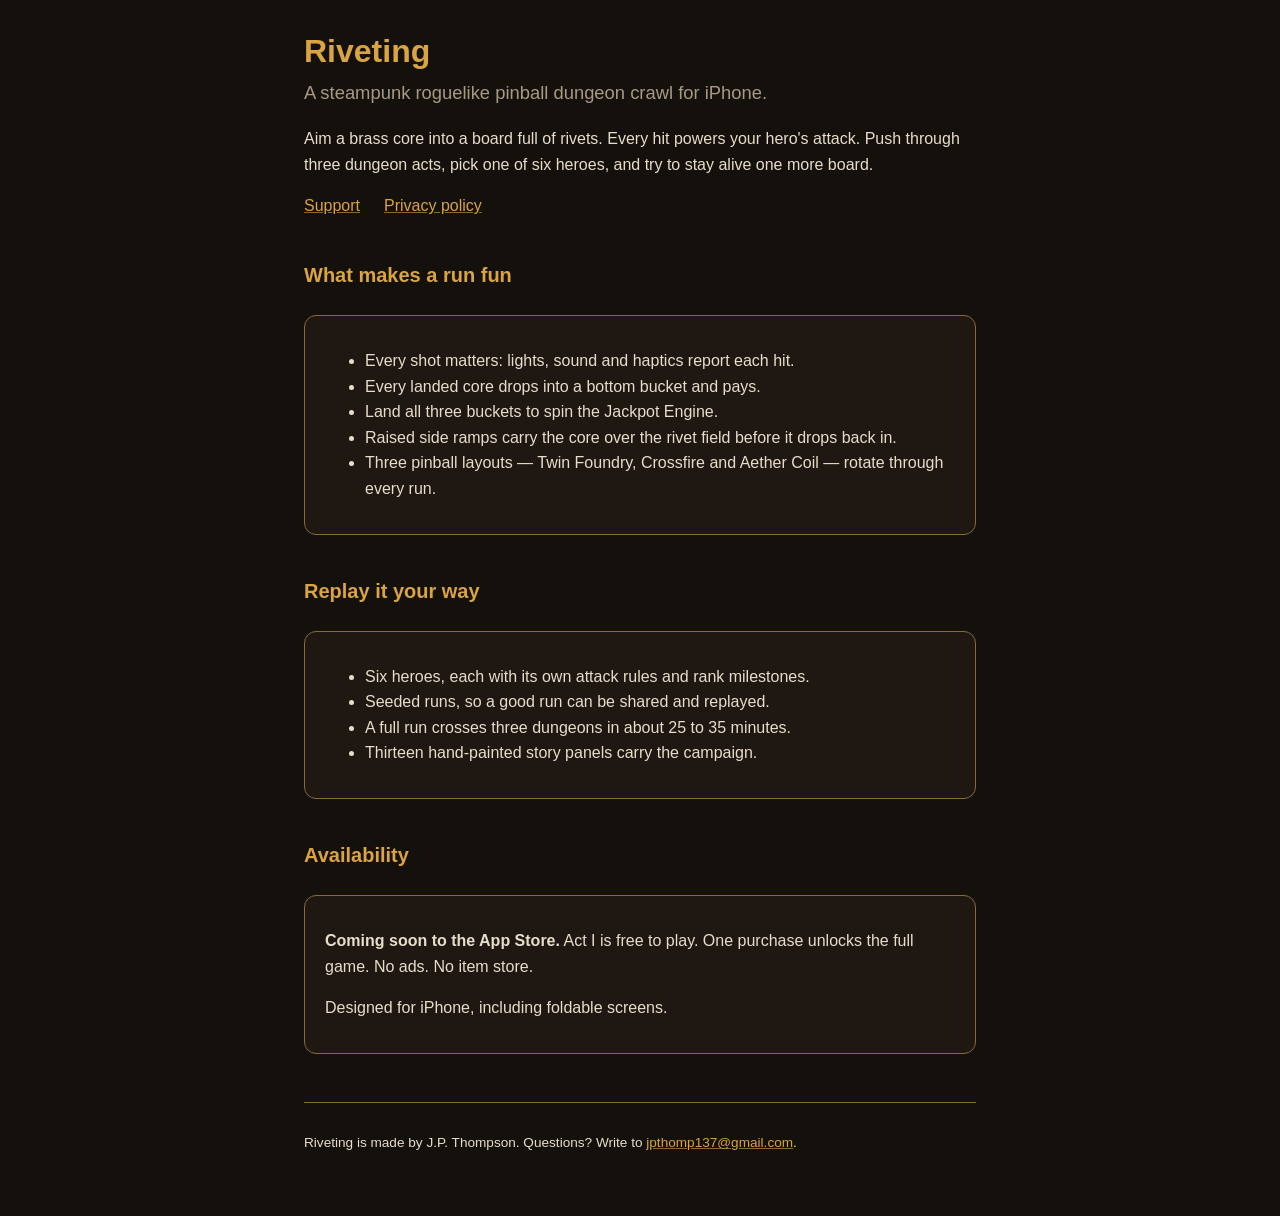
==== index.html @ 24a3f45d "Add Riveting support, privacy and marketing pages" ====
<!DOCTYPE html>
<html lang="en">
<head>
  <meta charset="utf-8">
  <meta name="viewport" content="width=device-width, initial-scale=1">
  <meta name="description" content="Riveting is a steampunk roguelike pinball dungeon crawl for iPhone. Aim a brass core into a board of rivets; every hit powers your hero's attack.">
  <title>Riveting — a roguelike pinball dungeon crawl for iPhone</title>
  <link rel="stylesheet" href="styles.css">
</head>
<body>
  <header>
    <h1>Riveting</h1>
    <p class="tagline">A steampunk roguelike pinball dungeon crawl for iPhone.</p>
  </header>
  <main>
    <p>Aim a brass core into a board full of rivets. Every hit powers your hero's attack. Push through three dungeon acts, pick one of six heroes, and try to stay alive one more board.</p>
    <nav>
      <a href="support.html">Support</a>
      <a href="privacy.html">Privacy policy</a>
    </nav>

    <h2>What makes a run fun</h2>
    <div class="panel">
      <ul>
        <li>Every shot matters: lights, sound and haptics report each hit.</li>
        <li>Every landed core drops into a bottom bucket and pays.</li>
        <li>Land all three buckets to spin the Jackpot Engine.</li>
        <li>Raised side ramps carry the core over the rivet field before it drops back in.</li>
        <li>Three pinball layouts — Twin Foundry, Crossfire and Aether Coil — rotate through every run.</li>
      </ul>
    </div>

    <h2>Replay it your way</h2>
    <div class="panel">
      <ul>
        <li>Six heroes, each with its own attack rules and rank milestones.</li>
        <li>Seeded runs, so a good run can be shared and replayed.</li>
        <li>A full run crosses three dungeons in about 25 to 35 minutes.</li>
        <li>Thirteen hand-painted story panels carry the campaign.</li>
      </ul>
    </div>

    <h2>Availability</h2>
    <div class="panel">
      <p><strong>Coming soon to the App Store.</strong> Act I is free to play. One purchase unlocks the full game. No ads. No item store.</p>
      <p>Designed for iPhone, including foldable screens.</p>
    </div>

    <!-- TODO: add App Store badge and screenshots here before launch. -->
  </main>
  <footer>
    <p>Riveting is made by J.P. Thompson. Questions? Write to <a href="mailto:jpthomp137@gmail.com">jpthomp137@gmail.com</a>.</p>
  </footer>
</body>
</html>
---- styles.css ----
:root {
  --bg: #14100c;
  --panel: #1f1812;
  --text: #e8ddcb;
  --dim: #a89a82;
  --brass: #d9a441;
  --brass-dark: #8a6a2f;
}

* { box-sizing: border-box; }

body {
  margin: 0;
  padding: 0 1rem 3rem;
  background: var(--bg);
  color: var(--text);
  font: 16px/1.6 -apple-system, "SF Pro Text", "Helvetica Neue", Helvetica, Arial, sans-serif;
}

main, header {
  max-width: 42rem;
  margin: 0 auto;
}

h1 {
  font-size: 2rem;
  line-height: 1.2;
  margin: 2rem 0 0.5rem;
  color: var(--brass);
}

h2 {
  font-size: 1.25rem;
  margin: 2.5rem 0 0.5rem;
  color: var(--brass);
}

p, li { color: var(--text); }

a { color: var(--brass); text-decoration-color: var(--brass-dark); }

.tagline {
  font-size: 1.15rem;
  color: var(--dim);
  margin-top: 0;
}

.panel {
  background: var(--panel);
  border: 1px solid var(--brass-dark);
  border-radius: 12px;
  padding: 1rem 1.25rem;
  margin: 1.5rem 0;
}

.contact {
  margin: 1rem 0 0;
}

footer {
  max-width: 42rem;
  margin: 3rem auto 0;
  border-top: 1px solid var(--brass-dark);
  padding-top: 1rem;
  color: var(--dim);
  font-size: 0.85rem;
}

nav {
  margin-top: 0.75rem;
  display: flex;
  gap: 1.5rem;
}
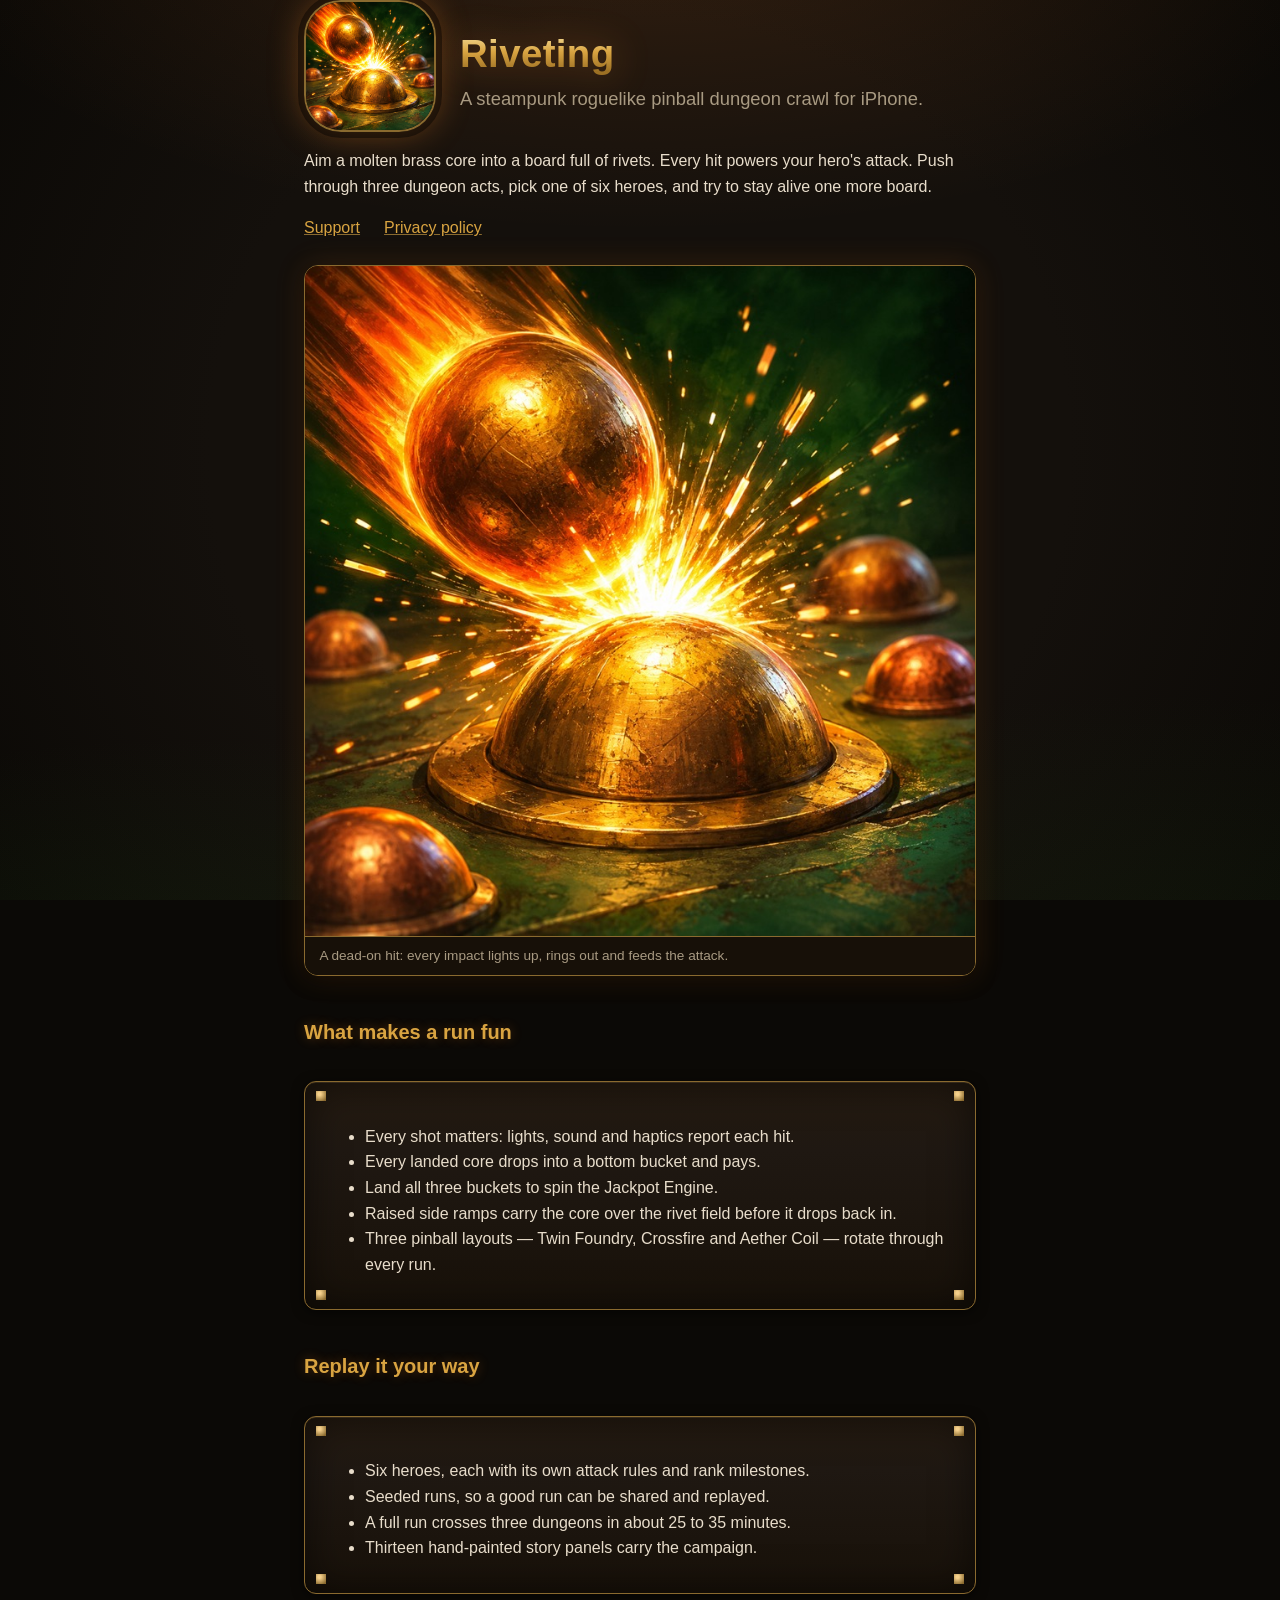
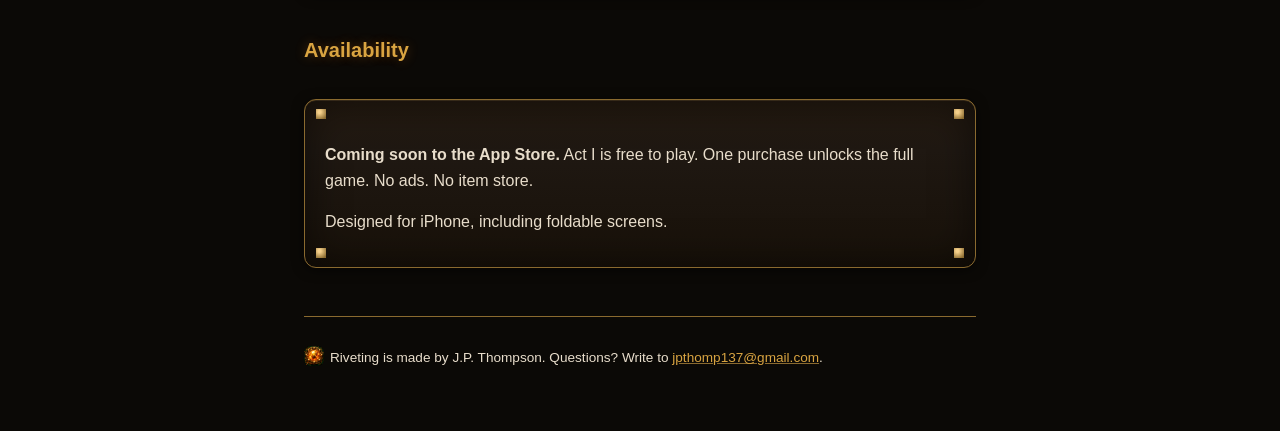
==== commit 2c8160fa: "Give the site the game's painted brass look" ====
--- a/index.html
+++ b/index.html
@@ -4,23 +4,33 @@
   <meta charset="utf-8">
   <meta name="viewport" content="width=device-width, initial-scale=1">
   <meta name="description" content="Riveting is a steampunk roguelike pinball dungeon crawl for iPhone. Aim a brass core into a board of rivets; every hit powers your hero's attack.">
+  <meta name="theme-color" content="#14100c">
   <title>Riveting — a roguelike pinball dungeon crawl for iPhone</title>
   <link rel="stylesheet" href="styles.css">
+  <link rel="icon" type="image/png" href="assets/emblem.png">
 </head>
 <body>
-  <header>
-    <h1>Riveting</h1>
-    <p class="tagline">A steampunk roguelike pinball dungeon crawl for iPhone.</p>
+  <header class="hero">
+    <img class="hero-icon" src="assets/hero.jpg" alt="A molten brass core slams into a rivet head, throwing sparks." width="132" height="132">
+    <div class="hero-copy">
+      <h1>Riveting</h1>
+      <p class="tagline">A steampunk roguelike pinball dungeon crawl for iPhone.</p>
+    </div>
   </header>
   <main>
-    <p>Aim a brass core into a board full of rivets. Every hit powers your hero's attack. Push through three dungeon acts, pick one of six heroes, and try to stay alive one more board.</p>
+    <p>Aim a molten brass core into a board full of rivets. Every hit powers your hero's attack. Push through three dungeon acts, pick one of six heroes, and try to stay alive one more board.</p>
     <nav>
       <a href="support.html">Support</a>
       <a href="privacy.html">Privacy policy</a>
     </nav>
 
+    <figure class="feature">
+      <img src="assets/hero.jpg" alt="A molten brass core smashes into a raised rivet on green steel, throwing sparks." width="800" height="800">
+      <figcaption>A dead-on hit: every impact lights up, rings out and feeds the attack.</figcaption>
+    </figure>
+
     <h2>What makes a run fun</h2>
-    <div class="panel">
+    <div class="panel plaque">
       <ul>
         <li>Every shot matters: lights, sound and haptics report each hit.</li>
         <li>Every landed core drops into a bottom bucket and pays.</li>
@@ -31,7 +41,7 @@
     </div>
 
     <h2>Replay it your way</h2>
-    <div class="panel">
+    <div class="panel plaque">
       <ul>
         <li>Six heroes, each with its own attack rules and rank milestones.</li>
         <li>Seeded runs, so a good run can be shared and replayed.</li>
@@ -41,15 +51,15 @@
     </div>
 
     <h2>Availability</h2>
-    <div class="panel">
+    <div class="panel plaque">
       <p><strong>Coming soon to the App Store.</strong> Act I is free to play. One purchase unlocks the full game. No ads. No item store.</p>
       <p>Designed for iPhone, including foldable screens.</p>
     </div>
 
-    <!-- TODO: add App Store badge and screenshots here before launch. -->
+    <!-- TODO: add App Store badge and gameplay screenshots here before launch. -->
   </main>
   <footer>
-    <p>Riveting is made by J.P. Thompson. Questions? Write to <a href="mailto:jpthomp137@gmail.com">jpthomp137@gmail.com</a>.</p>
+    <p><img src="assets/emblem.png" alt="" width="20" height="20">Riveting is made by J.P. Thompson. Questions? Write to <a href="mailto:jpthomp137@gmail.com">jpthomp137@gmail.com</a>.</p>
   </footer>
 </body>
 </html>
--- a/styles.css
+++ b/styles.css
@@ -1,20 +1,31 @@
 :root {
   --bg: #14100c;
+  --bg-deep: #0b0906;
+  --steel: #16220f;
   --panel: #1f1812;
   --text: #e8ddcb;
   --dim: #a89a82;
   --brass: #d9a441;
   --brass-dark: #8a6a2f;
+  --ember: #ff8a2a;
 }
 
 * { box-sizing: border-box; }
 
+html { background: var(--bg-deep); }
+
 body {
   margin: 0;
   padding: 0 1rem 3rem;
-  background: var(--bg);
   color: var(--text);
   font: 16px/1.6 -apple-system, "SF Pro Text", "Helvetica Neue", Helvetica, Arial, sans-serif;
+  background:
+    radial-gradient(ellipse 90% 55% at 50% -10%, rgba(255, 130, 40, 0.13), transparent 65%),
+    radial-gradient(ellipse 70% 40% at 15% 110%, rgba(40, 90, 30, 0.16), transparent 70%),
+    radial-gradient(ellipse 70% 40% at 90% 105%, rgba(40, 90, 30, 0.12), transparent 70%),
+    radial-gradient(circle at 50% 50%, var(--bg) 55%, var(--bg-deep) 100%);
+  background-attachment: fixed;
+  min-height: 100vh;
 }
 
 main, header {
@@ -22,22 +33,35 @@
   margin: 0 auto;
 }
 
+/* Brass gunmetal heading */
 h1 {
-  font-size: 2rem;
-  line-height: 1.2;
+  font-size: 2.4rem;
+  line-height: 1.15;
   margin: 2rem 0 0.5rem;
-  color: var(--brass);
+  background: linear-gradient(180deg, #f7e3a1 0%, var(--brass) 45%, #9c7024 90%);
+  -webkit-background-clip: text;
+  background-clip: text;
+  -webkit-text-fill-color: transparent;
+  filter: drop-shadow(0 0 18px rgba(255, 140, 40, 0.35));
+  letter-spacing: 0.01em;
 }
 
 h2 {
   font-size: 1.25rem;
   margin: 2.5rem 0 0.5rem;
   color: var(--brass);
+  text-shadow: 0 0 12px rgba(255, 140, 40, 0.3);
+}
+
+h3 {
+  color: var(--text);
+  font-size: 1.05rem;
 }
 
 p, li { color: var(--text); }
 
 a { color: var(--brass); text-decoration-color: var(--brass-dark); }
+a:hover { color: #f0c169; }
 
 .tagline {
   font-size: 1.15rem;
@@ -45,16 +69,96 @@
   margin-top: 0;
 }
 
+/* Riveted plaque panel: brass rim + corner rivet heads */
 .panel {
-  background: var(--panel);
+  background: linear-gradient(180deg, #241a10 0%, var(--panel) 30%, #181109 100%);
   border: 1px solid var(--brass-dark);
   border-radius: 12px;
   padding: 1rem 1.25rem;
   margin: 1.5rem 0;
+  box-shadow:
+    inset 0 1px 0 rgba(255, 200, 120, 0.12),
+    inset 0 0 40px rgba(0, 0, 0, 0.55),
+    0 2px 12px rgba(0, 0, 0, 0.6);
+  position: relative;
+}
+
+.plaque {
+  padding-top: 1.6rem;
+  margin-top: 2.1rem;
+}
+
+/* Corner rivet heads on the plaque rim */
+.plaque::before {
+  content: "";
+  position: absolute;
+  inset: 9px 11px;
+  pointer-events: none;
+  background-image:
+    radial-gradient(circle at 35% 30%, #f4cf8a 15%, var(--brass-dark) 85%),
+    radial-gradient(circle at 35% 30%, #f4cf8a 15%, var(--brass-dark) 85%),
+    radial-gradient(circle at 35% 30%, #f4cf8a 15%, var(--brass-dark) 85%),
+    radial-gradient(circle at 35% 30%, #f4cf8a 15%, var(--brass-dark) 85%);
+  background-size: 10px 10px;
+  background-repeat: no-repeat;
+  background-position: top left, top right, bottom left, bottom right;
+}
+
+/* Hero block */
+.hero {
+  display: flex;
+  align-items: center;
+  gap: 1.5rem;
+}
+
+.hero-icon {
+  flex: 0 0 auto;
+  width: 132px;
+  height: 132px;
+  border-radius: 28%;
+  border: 2px solid var(--brass-dark);
+  outline: 6px solid rgba(0, 0, 0, 0.45);
+  box-shadow: 0 0 34px rgba(255, 140, 40, 0.4);
+}
+
+.hero-copy { min-width: 0; }
+
+@media (max-width: 480px) {
+  .hero { flex-direction: column; text-align: center; }
+  h1 { margin-top: 1.5rem; }
+}
+
+/* Featured art */
+figure.feature {
+  margin: 1.5rem 0;
+  border-radius: 14px;
+  overflow: hidden;
+  border: 1px solid var(--brass-dark);
+  box-shadow: 0 0 30px rgba(255, 140, 40, 0.15), 0 4px 18px rgba(0, 0, 0, 0.65);
+}
+
+figure.feature img {
+  display: block;
+  width: 100%;
+  height: auto;
+}
+
+figure.feature figcaption {
+  padding: 0.5rem 0.9rem;
+  font-size: 0.85rem;
+  color: var(--dim);
+  background: #171008;
+  border-top: 1px solid var(--brass-dark);
 }
 
 .contact {
   margin: 1rem 0 0;
+}
+
+nav {
+  margin-top: 0.75rem;
+  display: flex;
+  gap: 1.5rem;
 }
 
 footer {
@@ -66,8 +170,10 @@
   font-size: 0.85rem;
 }
 
-nav {
-  margin-top: 0.75rem;
-  display: flex;
-  gap: 1.5rem;
+footer img {
+  width: 20px;
+  height: 20px;
+  border-radius: 6px;
+  vertical-align: -4px;
+  margin-right: 6px;
 }
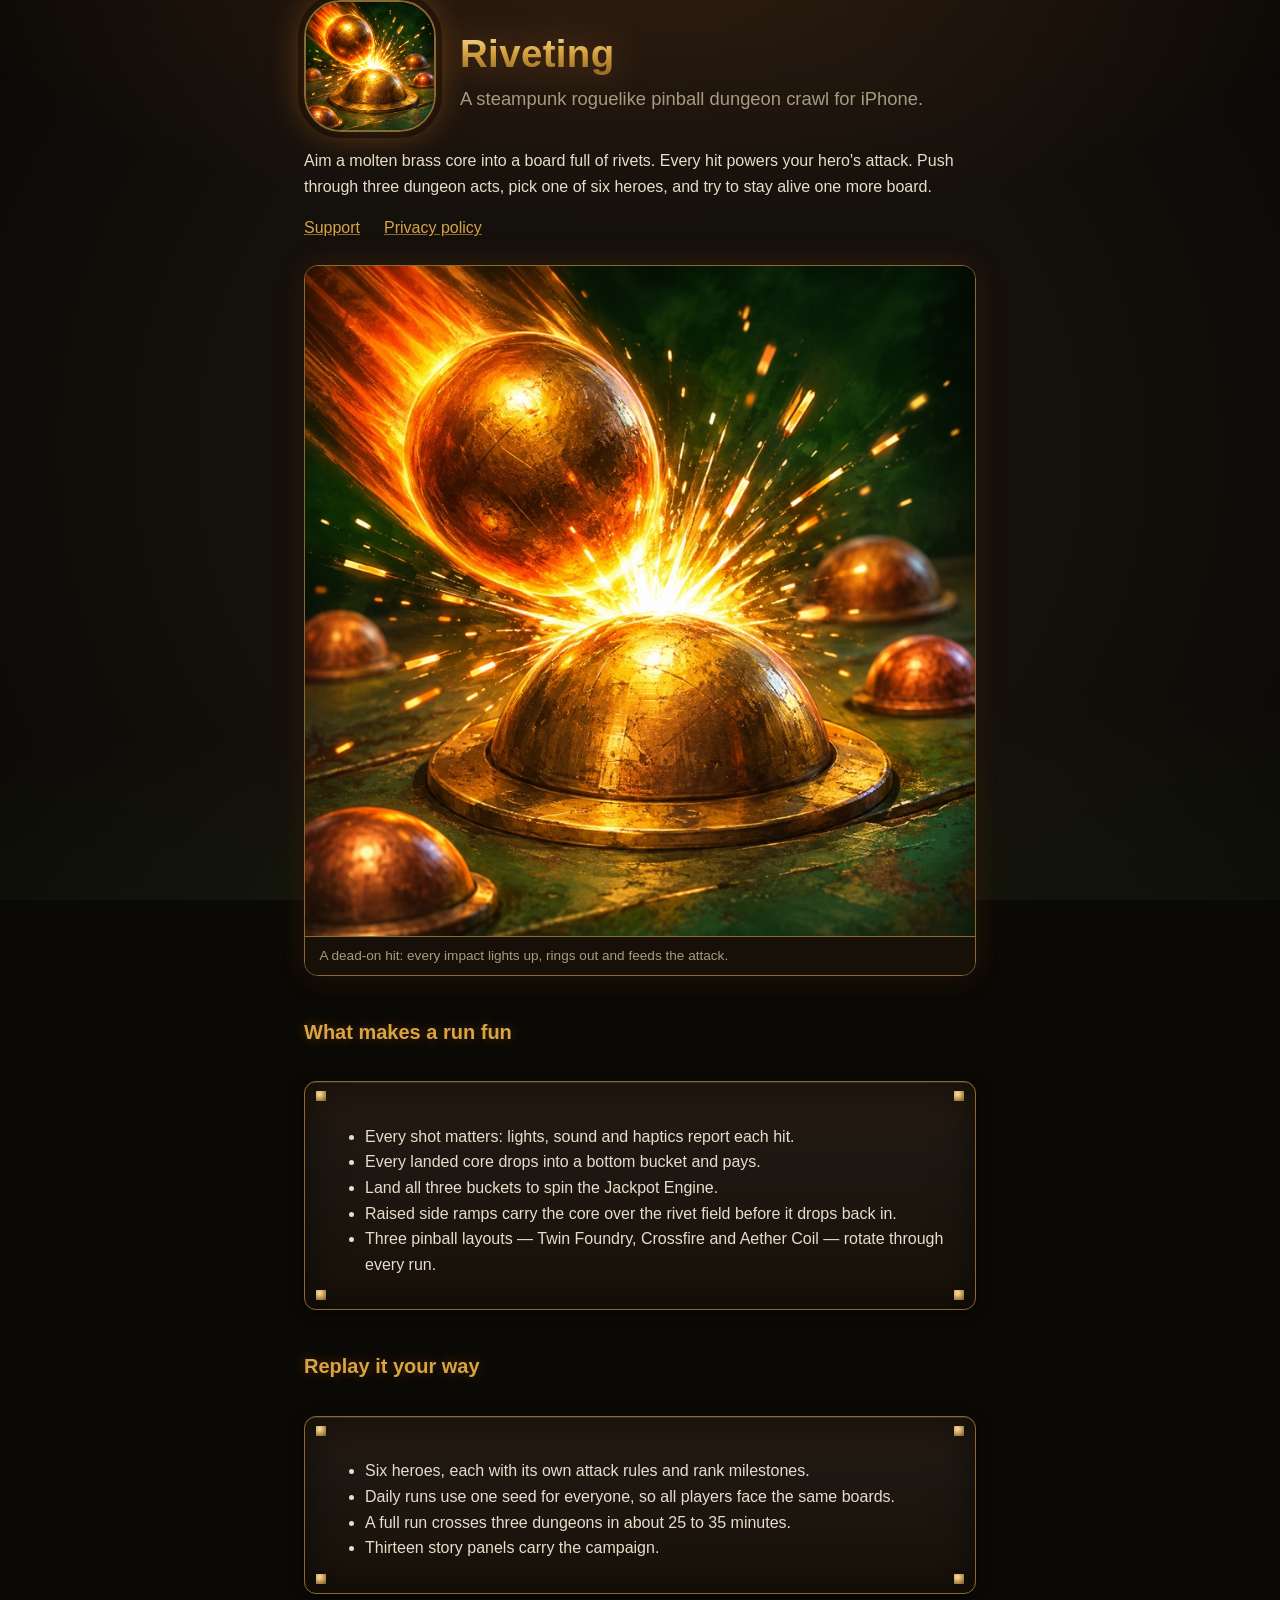
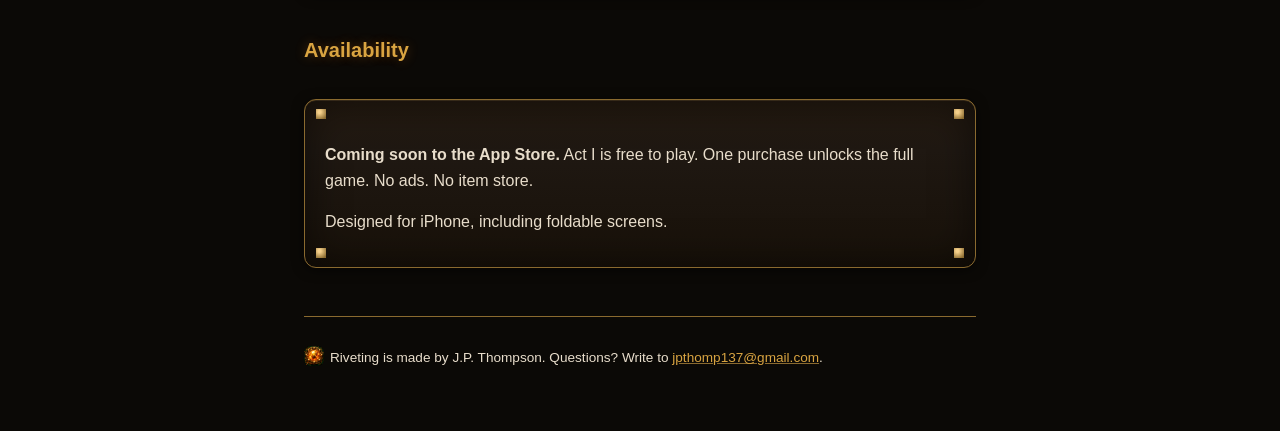
==== commit cb687223: "Only claim what ships: daily run seed, plain story panels" ====
--- a/index.html
+++ b/index.html
@@ -44,9 +44,9 @@
     <div class="panel plaque">
       <ul>
         <li>Six heroes, each with its own attack rules and rank milestones.</li>
-        <li>Seeded runs, so a good run can be shared and replayed.</li>
+        <li>Daily runs use one seed for everyone, so all players face the same boards.</li>
         <li>A full run crosses three dungeons in about 25 to 35 minutes.</li>
-        <li>Thirteen hand-painted story panels carry the campaign.</li>
+        <li>Thirteen story panels carry the campaign.</li>
       </ul>
     </div>
 
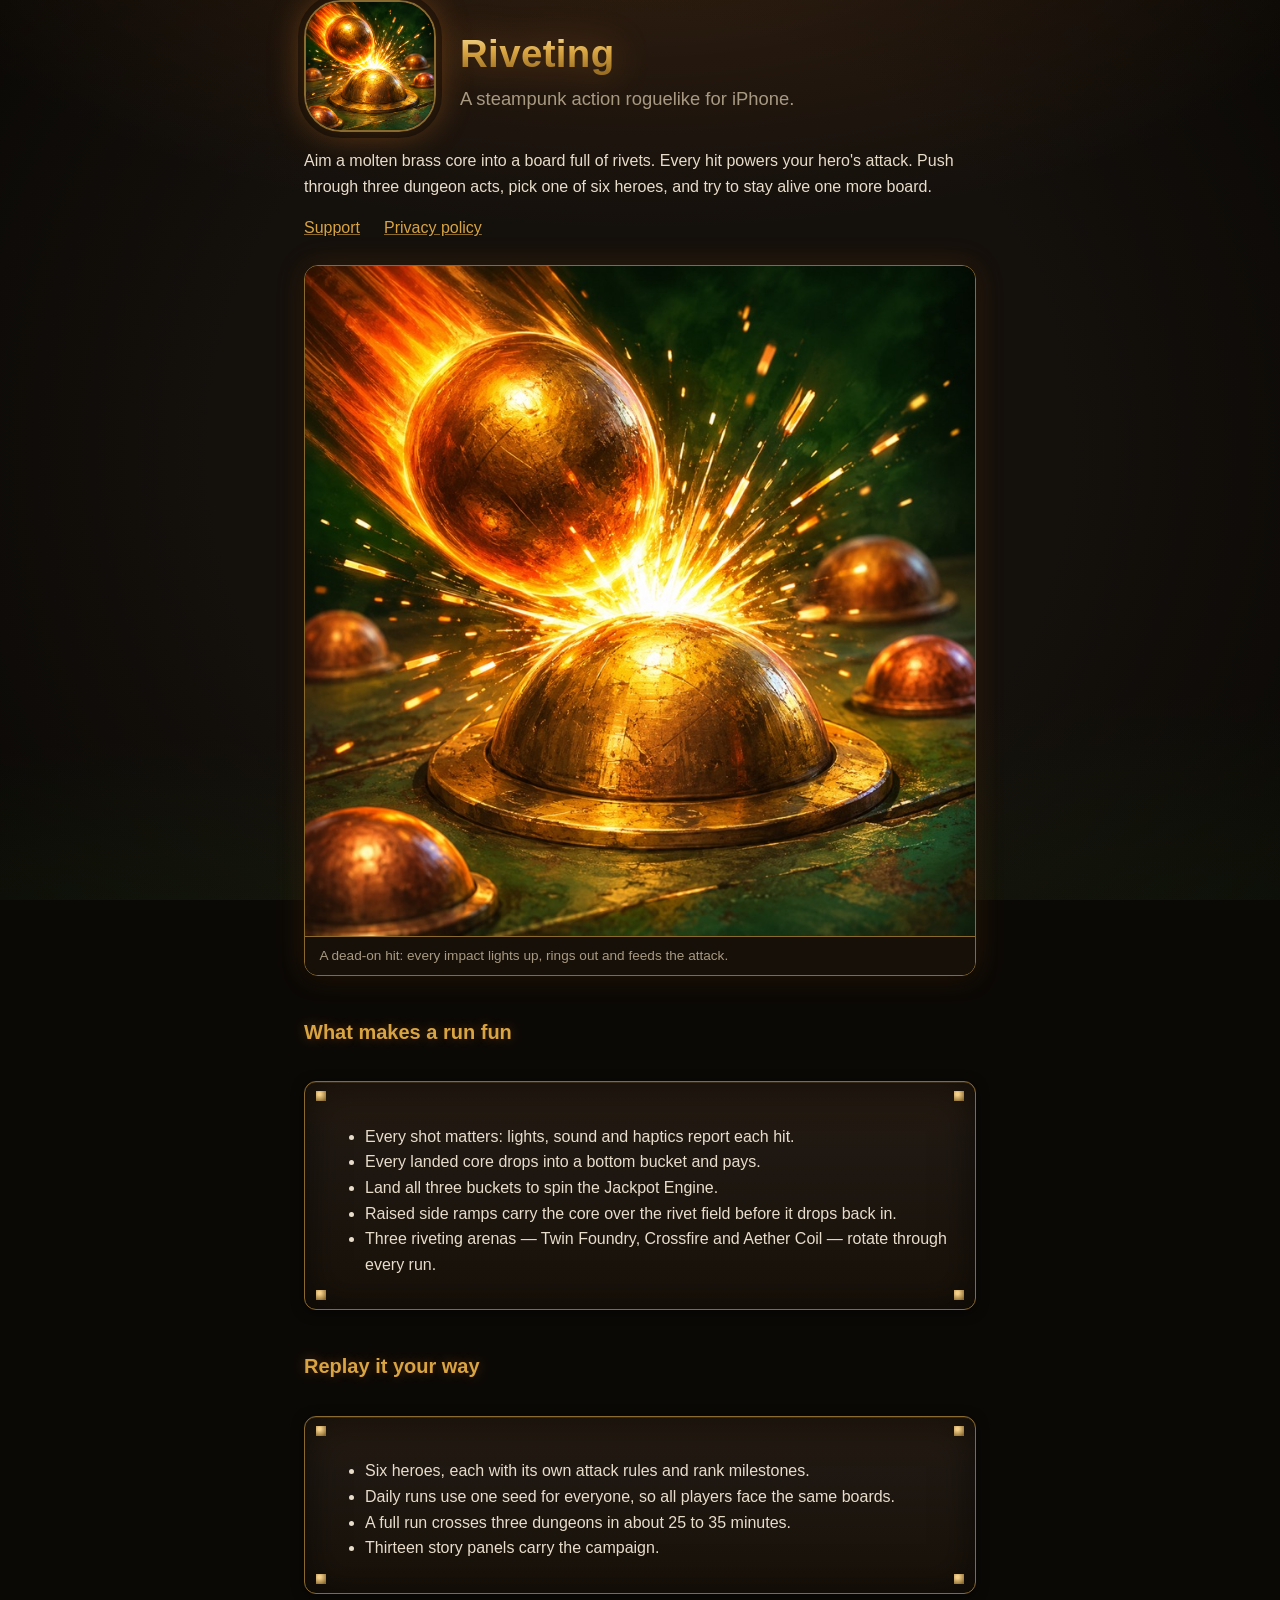
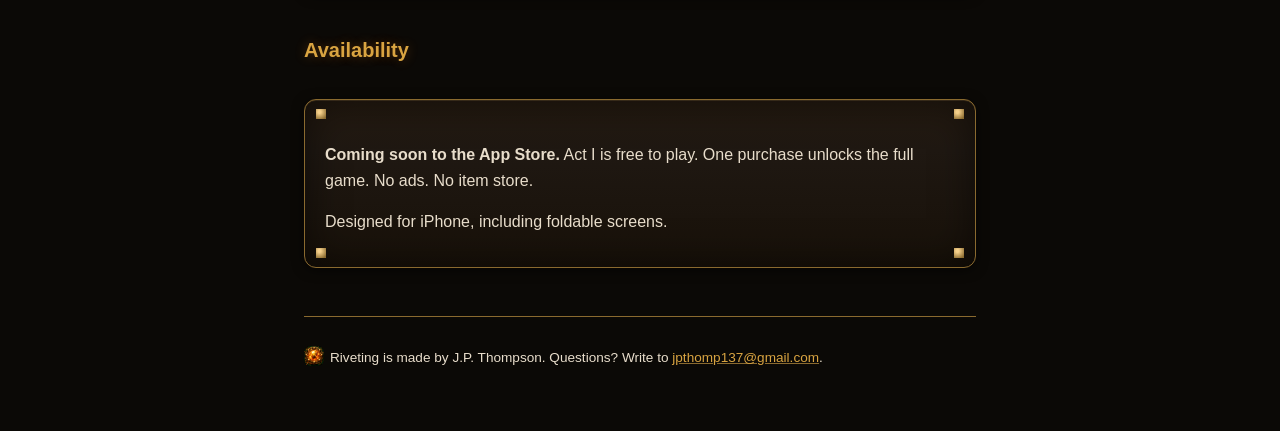
==== commit 94887734: "Say steampunk action roguelike; arenas instead of pinball layouts; daily-seed bullet" ====
--- a/index.html
+++ b/index.html
@@ -3,9 +3,9 @@
 <head>
   <meta charset="utf-8">
   <meta name="viewport" content="width=device-width, initial-scale=1">
-  <meta name="description" content="Riveting is a steampunk roguelike pinball dungeon crawl for iPhone. Aim a brass core into a board of rivets; every hit powers your hero's attack.">
+  <meta name="description" content="Riveting is a steampunk action roguelike for iPhone. Aim a brass core into a board of rivets; every hit powers your hero's attack.">
   <meta name="theme-color" content="#14100c">
-  <title>Riveting — a roguelike pinball dungeon crawl for iPhone</title>
+  <title>Riveting — a steampunk action roguelike for iPhone</title>
   <link rel="stylesheet" href="styles.css">
   <link rel="icon" type="image/png" href="assets/emblem.png">
 </head>
@@ -14,7 +14,7 @@
     <img class="hero-icon" src="assets/hero.jpg" alt="A molten brass core slams into a rivet head, throwing sparks." width="132" height="132">
     <div class="hero-copy">
       <h1>Riveting</h1>
-      <p class="tagline">A steampunk roguelike pinball dungeon crawl for iPhone.</p>
+      <p class="tagline">A steampunk action roguelike for iPhone.</p>
     </div>
   </header>
   <main>
@@ -36,7 +36,7 @@
         <li>Every landed core drops into a bottom bucket and pays.</li>
         <li>Land all three buckets to spin the Jackpot Engine.</li>
         <li>Raised side ramps carry the core over the rivet field before it drops back in.</li>
-        <li>Three pinball layouts — Twin Foundry, Crossfire and Aether Coil — rotate through every run.</li>
+        <li>Three riveting arenas — Twin Foundry, Crossfire and Aether Coil — rotate through every run.</li>
       </ul>
     </div>
 
